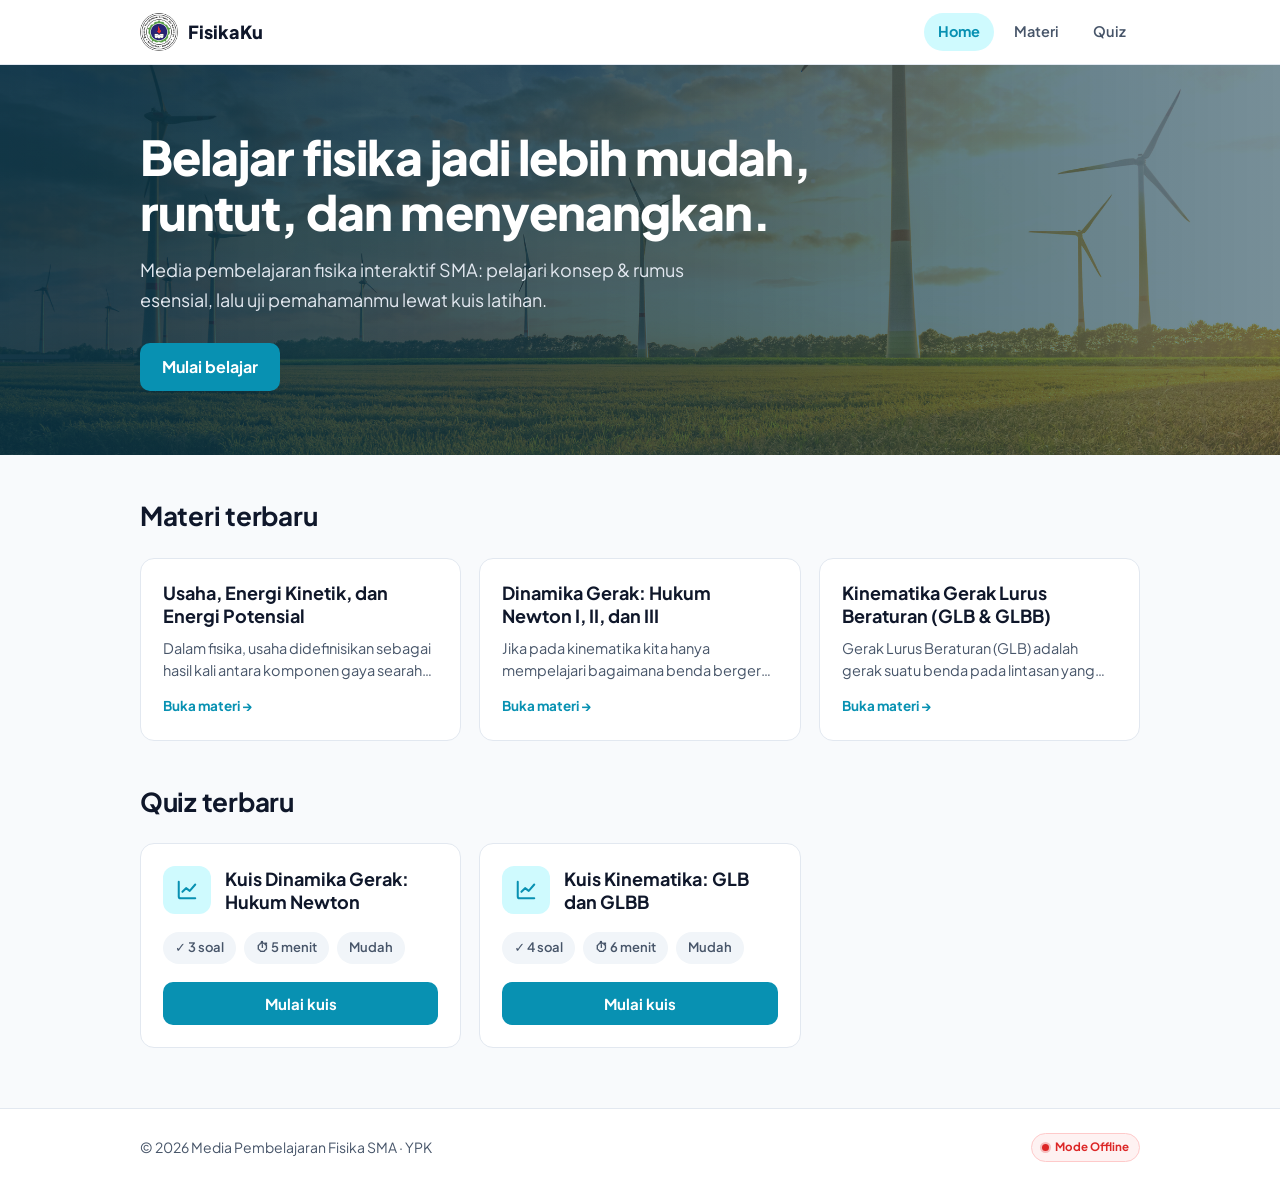
==== index.html @ 43f55d47 "sebelum diserangh prompt claude" ====
<!doctype html>
<html lang="id">
  <head>
    <meta charset="utf-8" />
    <meta name="viewport" content="width=device-width,initial-scale=1" />
    <link rel="preconnect" href="https://fonts.googleapis.com" />
    <link
      href="https://fonts.googleapis.com/css2?family=Plus+Jakarta+Sans:wght@400;600;700;800&display=swap"
      rel="stylesheet"
    />
    <link rel="icon" type="image/png" href="aset/YPKLOGO.png" />
    <link rel="stylesheet" href="css/main.css?v=39" />
  </head>
  <body>
    <main><div class="wrap" id="app"></div></main>

    <script src="js/seed-data.js?v=39"></script>
    <script src="app.js?v=39"></script>
    <script src="js/siswa-core.js?v=39"></script>
  </body>
</html>
---- css/main.css ----
/* =====================================================
   MAIN.CSS — Entry Point
   Import urutan penting: base → komponen → halaman → fitur
   ===================================================== */

@import url("./base.css?v=39");
@import url("./components.css?v=39");
@import url("./siswa.css?v=39");
@import url("./admin.css?v=39");
@import url("./editor.css?v=39");
@import url("./preview.css?v=39");
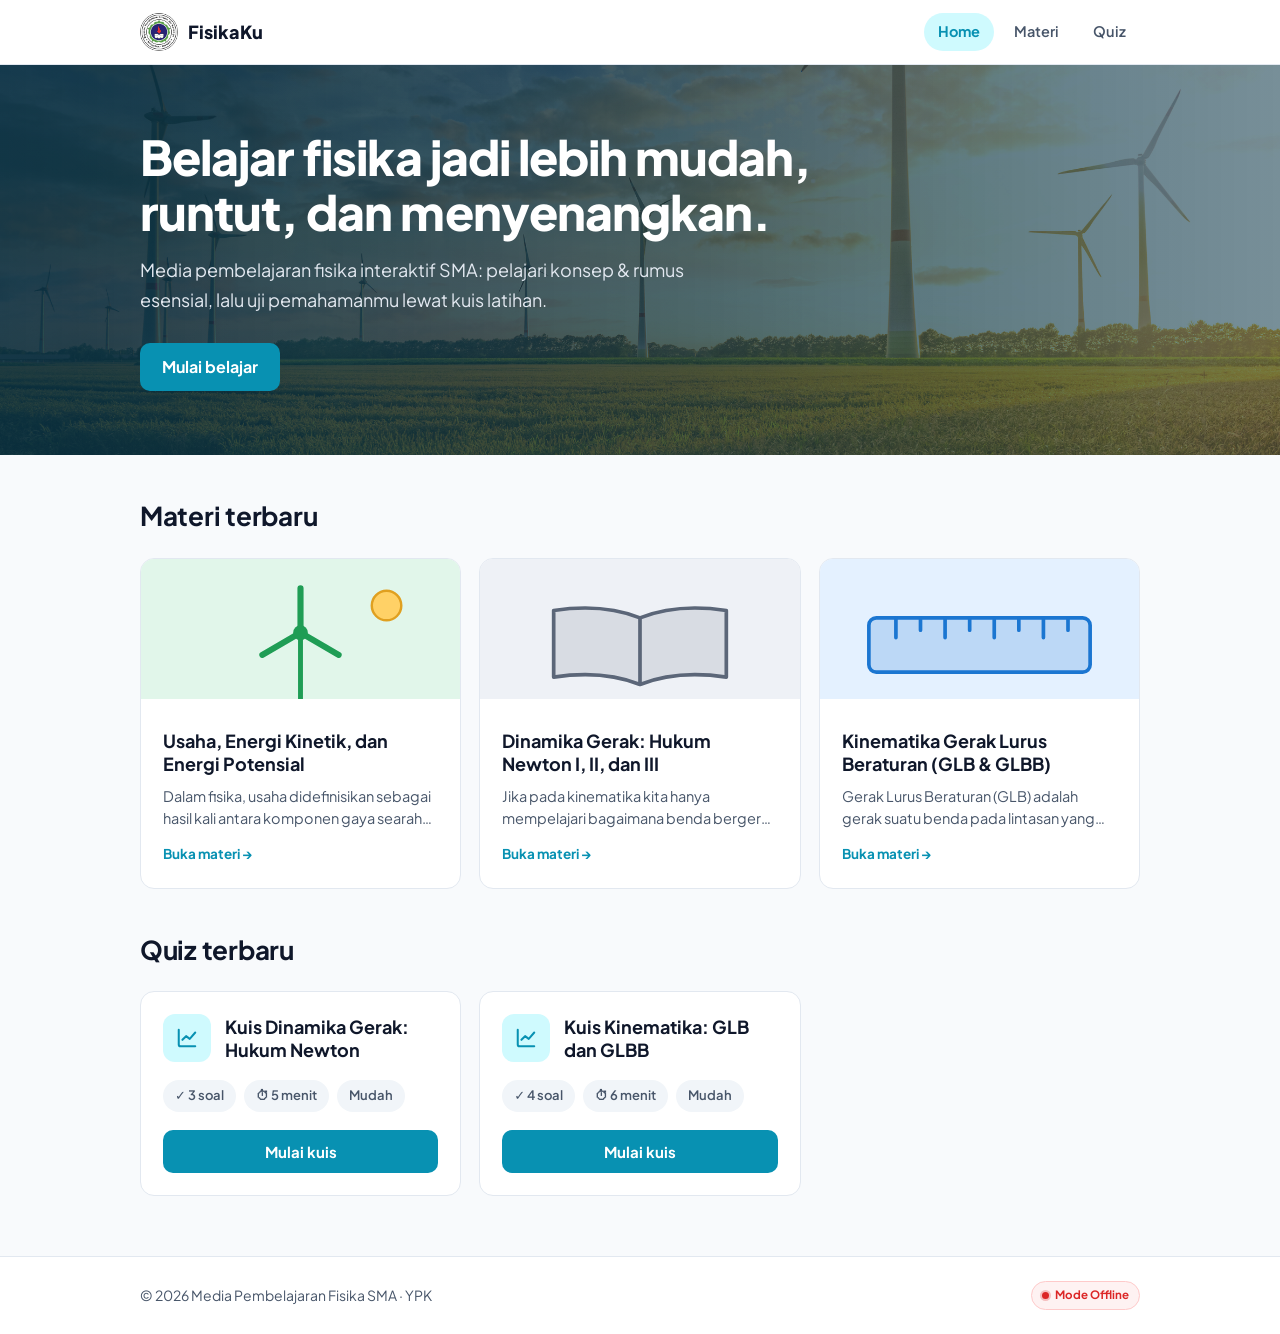
==== commit 32471514: "done" ====
--- a/index.html
+++ b/index.html
@@ -9,13 +9,13 @@
       rel="stylesheet"
     />
     <link rel="icon" type="image/png" href="aset/YPKLOGO.png" />
-    <link rel="stylesheet" href="css/main.css?v=39" />
+    <link rel="stylesheet" href="css/main.css?v=40" />
   </head>
   <body>
     <main><div class="wrap" id="app"></div></main>
 
-    <script src="js/seed-data.js?v=39"></script>
-    <script src="app.js?v=39"></script>
-    <script src="js/siswa-core.js?v=39"></script>
+    <script src="js/seed-data.js?v=40"></script>
+    <script src="app.js?v=40"></script>
+    <script src="js/siswa-core.js?v=40"></script>
   </body>
 </html>
--- a/css/main.css
+++ b/css/main.css
@@ -3,9 +3,9 @@
    Import urutan penting: base → komponen → halaman → fitur
    ===================================================== */
 
-@import url("./base.css?v=39");
-@import url("./components.css?v=39");
-@import url("./siswa.css?v=39");
-@import url("./admin.css?v=39");
-@import url("./editor.css?v=39");
-@import url("./preview.css?v=39");
+@import url("./base.css?v=40");
+@import url("./components.css?v=40");
+@import url("./siswa.css?v=40");
+@import url("./admin.css?v=40");
+@import url("./editor.css?v=40");
+@import url("./preview.css?v=40");
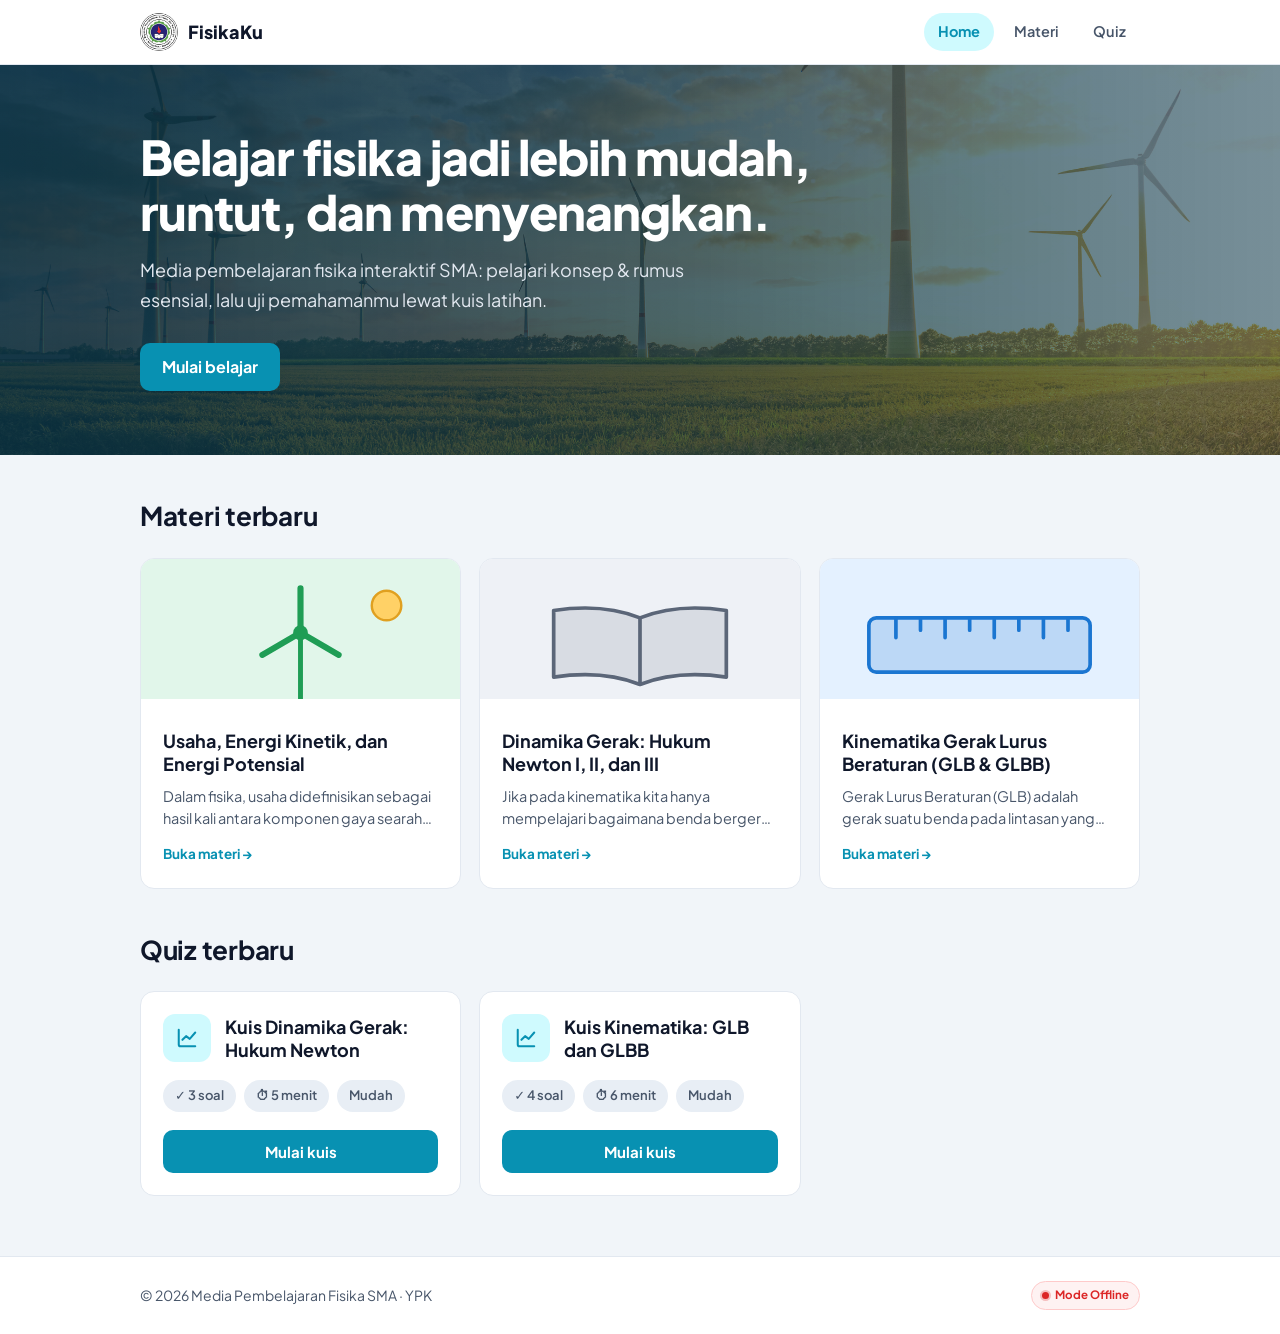
==== commit e5df4f42: "refaktor" ====
--- a/index.html
+++ b/index.html
@@ -9,13 +9,13 @@
       rel="stylesheet"
     />
     <link rel="icon" type="image/png" href="aset/YPKLOGO.png" />
-    <link rel="stylesheet" href="css/main.css?v=40" />
+    <link rel="stylesheet" href="css/main.css?v=56" />
   </head>
   <body>
     <main><div class="wrap" id="app"></div></main>
 
-    <script src="js/seed-data.js?v=40"></script>
-    <script src="app.js?v=40"></script>
-    <script src="js/siswa-core.js?v=40"></script>
+    <script src="js/seed-data.js?v=56"></script>
+    <script src="app.js?v=56"></script>
+    <script src="js/siswa/siswa-core.js?v=56"></script>
   </body>
 </html>
--- a/css/main.css
+++ b/css/main.css
@@ -1,11 +1,9 @@
 /* =====================================================
-   MAIN.CSS — Entry Point
-   Import urutan penting: base → komponen → halaman → fitur
+   MAIN.CSS — Entry Point (urutan import penting)
    ===================================================== */
 
-@import url("./base.css?v=40");
-@import url("./components.css?v=40");
-@import url("./siswa.css?v=40");
-@import url("./admin.css?v=40");
-@import url("./editor.css?v=40");
-@import url("./preview.css?v=40");
+@import url("./base.css?v=56");
+@import url("./components.css?v=56");
+@import url("./siswa.css?v=56");
+@import url("./admin.css?v=56");
+@import url("./editor.css?v=56");
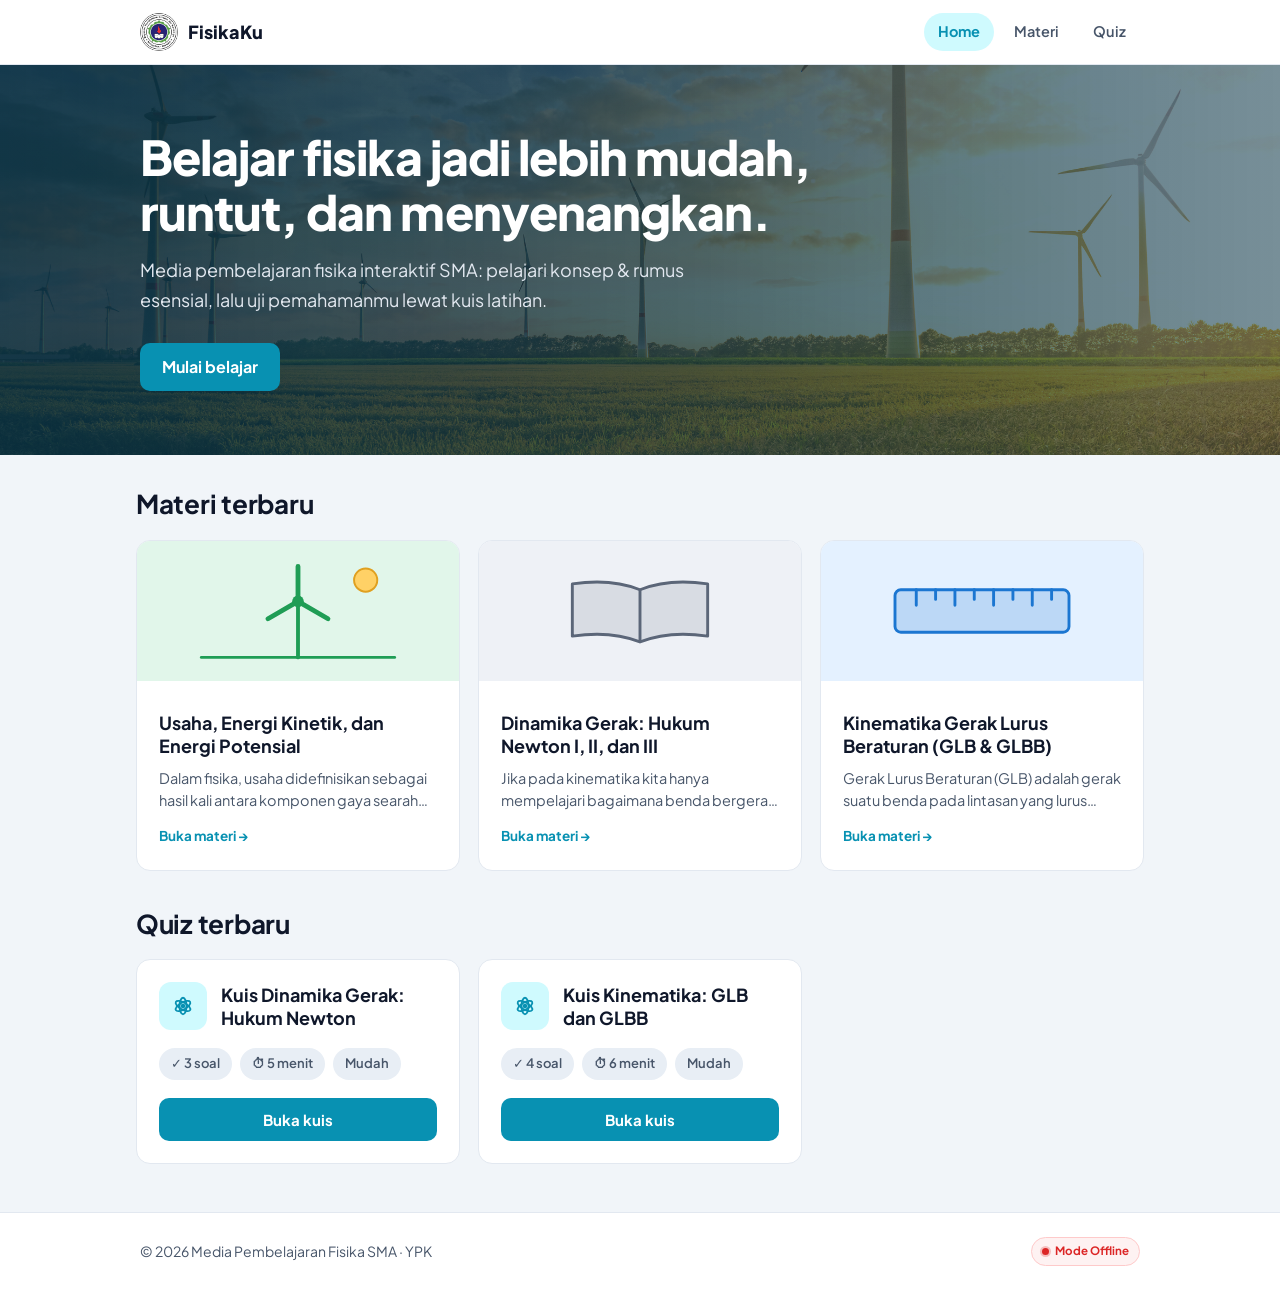
==== commit 7ad02e38: "memperbaiki bagian kuis" ====
--- a/index.html
+++ b/index.html
@@ -9,13 +9,13 @@
       rel="stylesheet"
     />
     <link rel="icon" type="image/png" href="aset/YPKLOGO.png" />
-    <link rel="stylesheet" href="css/main.css?v=56" />
+    <link rel="stylesheet" href="css/main.css?v=57" />
   </head>
   <body>
     <main><div class="wrap" id="app"></div></main>
 
-    <script src="js/seed-data.js?v=56"></script>
-    <script src="app.js?v=56"></script>
-    <script src="js/siswa/siswa-core.js?v=56"></script>
+    <script src="js/seed-data.js?v=57"></script>
+    <script src="app.js?v=57"></script>
+    <script src="js/siswa/siswa-core.js?v=57"></script>
   </body>
 </html>
--- a/css/main.css
+++ b/css/main.css
@@ -2,8 +2,8 @@
    MAIN.CSS — Entry Point (urutan import penting)
    ===================================================== */
 
-@import url("./base.css?v=56");
-@import url("./components.css?v=56");
-@import url("./siswa.css?v=56");
-@import url("./admin.css?v=56");
-@import url("./editor.css?v=56");
+@import url("./base.css?v=57");
+@import url("./components.css?v=57");
+@import url("./siswa.css?v=57");
+@import url("./admin.css?v=57");
+@import url("./editor.css?v=57");
